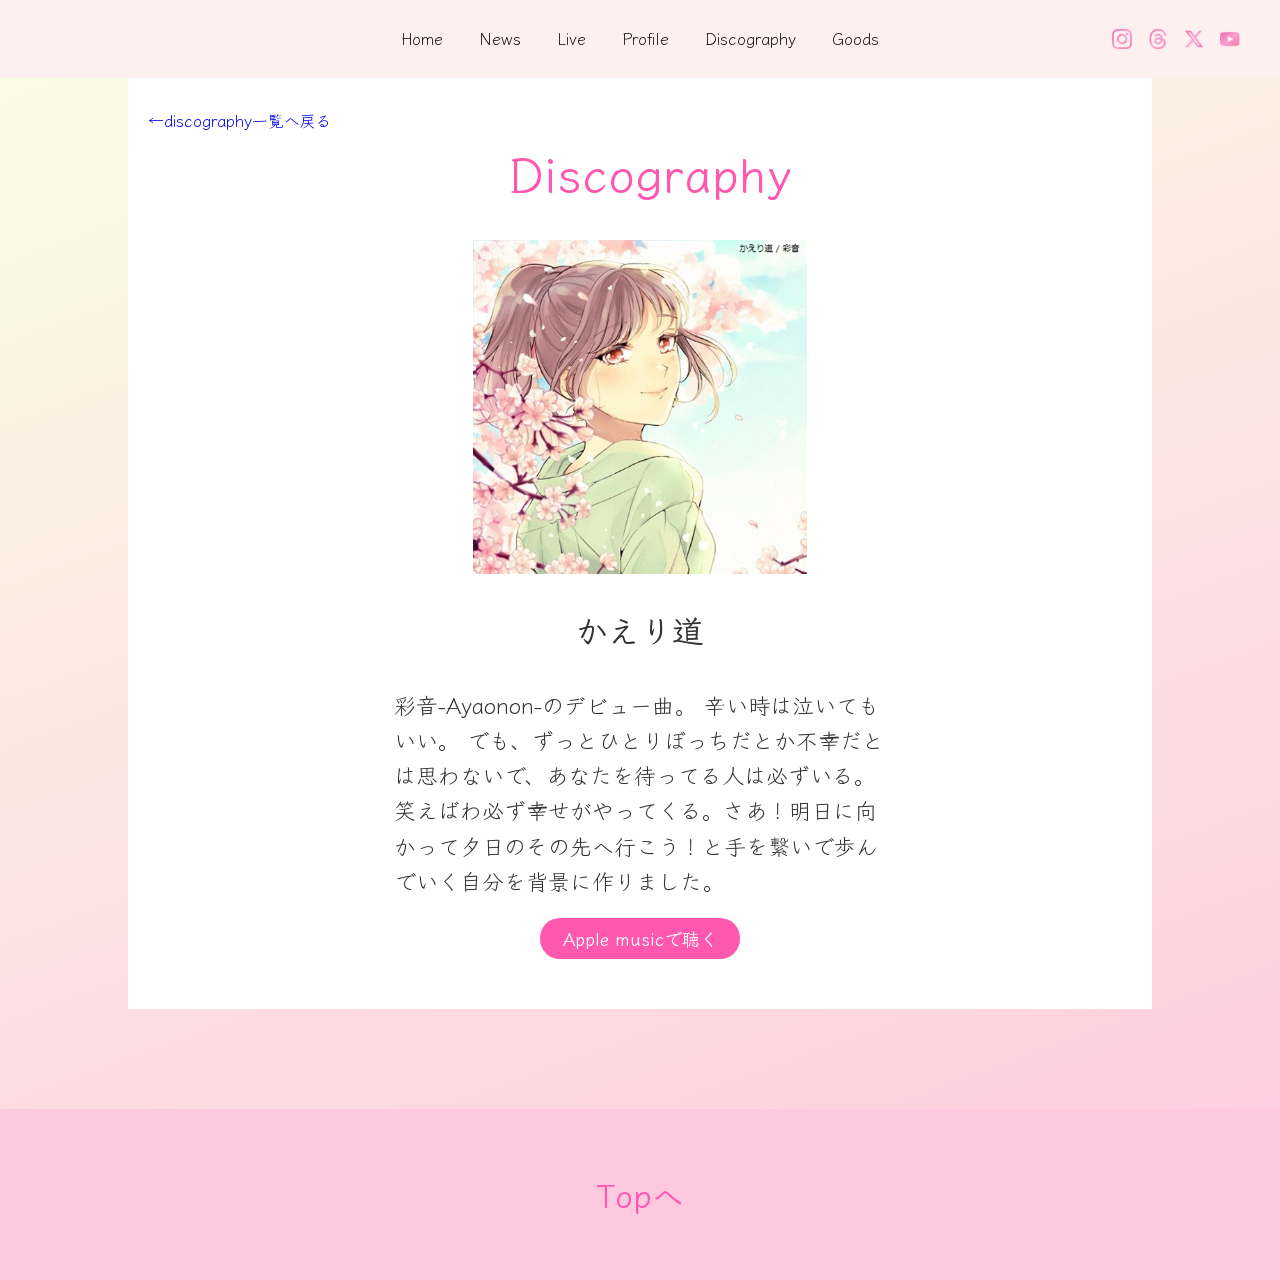
==== discography-kaeri.html @ 17bc955d "Add files via upload" ====
<!DOCTYPE html>
<html lang="ja">

<head>
    <meta charset="UTF-8">
    <meta name="viewport" content="width=device-width, initial-scale=1.0">
    <title>彩音 -Ayaonon- Official Website</title>
    <link rel="stylesheet" href="css/style.css">
    <link rel="stylesheet" href="css/common.css">
    <link rel="stylesheet" href="css/discography.css">
    <link href="https://fonts.googleapis.com/css2?family=Klee+One&display=swap" rel="stylesheet">
</head>

<body id="top">

    <header>

        <nav class="nav">

            <ul class="nav-text">
                <li class="nav-item"><a href="index.html">Home</a></li>
                <li class="nav-item"><a href="index.html#news">News</a></li>
                <li class="nav-item"><a href="#live">Live</a></li>
                <li class="nav-item"><a href="index.html#profile">Profile</a></li>
                <li class="nav-item"><a href="index.html#discography">Discography</a></li>
                <li class="nav-item"><a href="index.html#goods">Goods</a></li>
            </ul>

            <button class="hamburger">
                <span></span>
                <span></span>
                <span></span>
            </button>

            <ul class="nav-sns">

                <li class="nav-sns-item">
                    <a href="https://www.instagram.com/ayaonon1124?igsh=YjRiNXJqM3lva2Ft&utm_source=qr" target="_blank"
                        rel="noopener noreferrer">
                        <img src="image/insta.png" alt="Instagram">
                    </a>
                </li>

                <li class="nav-sns-item">
                    <a href="https://www.threads.com/@ayaonon1124?hl=ja" target="_blank" rel="noopener noreferrer">
                        <img src="image/threds.png" alt="Threads">
                    </a>
                </li>

                <li class="nav-sns-item">
                    <a href="https://x.com/ayaonon1124?s=11" target="_blank" rel="noopener noreferrer">
                        <img src="image/x.png" alt="X">
                    </a>
                </li>

                <!-- <li class="nav-sns-item">
                    <a href="#">
                        <img src="image/facebook.png" alt="Facebook">
                    </a>
                </li> -->

                <li class="nav-sns-item">
                    <a href="https://youtube.com/@irodorineiro?si=Z2nzadgw7RBEqJVM" target="_blank"
                        rel="noopener noreferrer">
                        <img src="image/youtube.png" alt="YouTube">
                    </a>
                </li>
            </ul>
        </nav>

    </header>


    <div class="discography">
        <a href="index.html#discography" class="back-button">←discography一覧へ戻る</a>
        <h2 class="news-title">Discography</h2>
        <img src="image/kaerimichi.jpg" alt="かえり道の楽曲画像">
        <h4 class="news-subtitle">かえり道</h4>

        <p>
            彩音-Ayaonon-のデビュー曲。
            辛い時は泣いてもいい。
            でも、ずっとひとりぼっちだとか不幸だとは思わないで、あなたを待ってる人は必ずいる。笑えばわ必ず幸せがやってくる。さあ！明日に向かって夕日のその先へ行こう！と手を繋いで歩んでいく自分を背景に作りました。
        </p>

        <a href="https://music.apple.com/jp/album/かえり道-single/1656906160 " target="_blank" rel="noopener noreferrer">Apple musicで聴く</a>
    </div>


    <footer>

        <a href="index.html" class="footer-link">
            Topへ
        </a>

    </footer>

    <script src="js/script.js"></script>

</body>

</html>
---- css/style.css ----
.mv {
    position: relative;
    width: 100%;
    height: 820px;
    overflow: hidden;
}

.mv img {
    width: 100%;
    height: 100%;
    object-fit: cover;
    object-position: center;
}

.mv-text {
    position: absolute;
    top: 30%;
    left: 20%;
    z-index: 1;
}

.mv h1 {
    color: rgb(255, 88, 174);
    font-size: 170px;
    font-weight: 400;
    margin-bottom: 20px;
}

.mv p {
    color: rgb(255, 88, 174);
    font-size: 64px;
    line-height: 1.2;
    margin-bottom: 20px;
}

.mv p:last-child {
    font-size: 38px;
    text-shadow: 0 0 8px #fff;
    margin-bottom: 0;
}


/* サブタイトル */
.section-title {
    font-size: 48px;
    color: rgb(255, 88, 174);
    padding: 40px 0;
    padding-left: 60px;
}


.news {
    width: 80%;
    height: 420px;
    margin: 40px auto;
    background: #fff;
    overflow-y: auto;
}

.news-inner {
    width: 100%;
    padding: 40px 60px;
}

.news-container {
    margin-top: 20px;
}

.news-link {
    display: flex;
    align-items: center;
    padding: 18px 10px;
    color: #333;
    transition: background-color .3s;
}

.news-link:hover {
    background: #ffffe5;
}

.news-link:not(:first-child) {
    border-top: 1px solid #ddd;
}

.news-date {
    color: #dc388d;
    font-size: 16px;
    min-width: 120px;
}

.news-title {
    font-size: 26px;
    margin-left: 20px;
    font-weight: 400;
}


.profile {
    width: 80%;
    margin: 40px auto;
    background: #fff;
}

.profile-box {
    padding: 20px 60px 80px;
}

.profile-imgbox {
    display: flex;
    justify-content: center;
    gap: 40px;
    margin-bottom: 40px;
}

.profile-imgbox img {
    max-width: 400px;
}

.profile-box h3 {
    font-size: 48px;
    text-align: center;
    color: rgb(255, 88, 174);
    font-weight: 700;
    margin-bottom: 30px;
}

.profile-box p {
    max-width: 700px;
    margin: 0 auto;
    font-size: 24px;
    line-height: 1.8;
    text-align: center;
}


.discography {
    width: 80%;
    margin: 100px auto;
    background: #fff;
    padding-bottom: 60px;
}

.song-container {
    display: flex;
    gap: 20px;
    padding: 60px;
}


.song-box img {
    width: 100%;
    transition: transform .3s;
}

.song-box img:hover {
    transform: scale(1.1)
}

.song-box h3 {
    margin-top: 36px;
    text-align: center;
    justify-content: center;
    font-size: 32px;
    font-weight: 600;
}

.more-button {
    display: flex;
    justify-content: center;
    align-items: center;
    max-width: 200px;
    height: auto;
    margin: 0 auto;
    background: #e06296;
    color: #fff;
    font-size: 20px;
    line-height: 1.2;
    padding: 8px;
    border-radius: 8px;
}


.goods {
    width: 80%;
    margin: 100px auto;
    background: #fff;
    padding-bottom: 0;
}

.goods img {
    width: 100%;
}



/* スマホ対応 */

@media screen and (max-width: 600px) {



    .mv {
        height: 350px;
    }

    .mv-text {
        top: 25%;
        left: 5%;
    }

    .mv h1 {
        font-size: 48px;
    }

    .mv p {
        font-size: 24px;
    }

    .mv p:last-child {
        font-size: 16px;
    }


    .section-title {
        font-size: 28px;
        text-align: center;
        padding: 30px 0;
    }

    .news {
        width: 95%;
        height: 200px;
    }

    .news-inner {
        max-width: 600px;
        padding: 30px 20px;
    }

    .news-inner .section-title{
        margin: 0;
        padding: 0;
    }
    .news-link {
        display: block;
    }

    .news-date {
        display: block;
        margin-bottom: 8px;
        font-size: 14px;
    }

    .news-title {
        margin-left: 0;
        font-size: 18px;
    }

    .profile {
        width: 95%;
    }

    .profile-box {
        padding: 20px;
    }

    .profile-imgbox {
        flex-direction: column;
        align-items: center;
        gap: 20px;
    }

    .profile-imgbox img {
        max-width: 260px;
    }

    .profile-imgbox img:last-child {
        display: none;
    }

    .profile-box h3 {
        font-size: 28px;
    }

    .profile-box p {
        font-size: 14px;
        line-height: 1.2;
        width: 100%;
    }



    .discography {
        width: 95%;
        margin: 60px auto;
    }

    .song-container {
        flex-direction: column;
        padding: 30px;
    }

    .song-box{
        width: 100%;
    }

    .song-box img{
    display: block;
    max-width: 160px;
    margin: 0 auto
    }

    .song-box h3{
    font-size: 18px;
    margin: 0;
    }

    .song-box h4 {
        font-size: 24px;
        margin: 0 auto;
    }

    .more-button {
        
        max-width: 120px;
        font-size: 12px;
    }


    .goods {
        width: 95%;
        margin: 60px auto;
    }


}
---- css/common.css ----
* {
    margin: 0;
    padding: 0;
    box-sizing: border-box;
}


body {
    background: linear-gradient(-20deg, #fec9df 0%, #faffe5 100%);
    font-family: "Klee One", cursive;
    color: #333;
    line-height: 1.6;
}

img {
    display: block;
    max-width: 100%;
    height: auto;
}

a {
    text-decoration: none;
}

header {
    background: rgb(255, 240, 240);
    padding: 18px 0;
}

.nav {
    width: 100%;
    display: flex;
    justify-content: center;
    align-items: center;
    position: relative;
}

.nav-text {
    display: flex;
    list-style: none;
}

.nav-item {
    margin: 0 18px;
}

.nav-item a {
    display: block;
    color: #141414;
    padding: 8px 0;
    transition: color .3s;
}

.nav-item a:hover {
    color: #ff9b9b;
}



.hamburger {
    display: none;
    width: 40px;
    height: 40px;
    border: none;
    background: none;
    cursor: pointer;
}

.hamburger span {
    display: block;
    width: 30px;
    height: 3px;
    margin: 6px auto;
    background: #f47ead;
}



.nav-sns {
    position: absolute;
    right: 40px;
    display: flex;
    align-items: center;
    gap: 16px;
    list-style: none;
}

.nav-sns-item img {
    width: 20px;
}

.nav-sns-item img:hover {
    opacity: .6;
}

footer {
    margin-top: 100px;
    padding: 60px 0;
    background: #fec9df;
    display: flex;
    justify-content: center;
}

.footer-link {
    color: rgb(255, 88, 174);
    font-size: 32px;
    font-weight: 700;
    transition: .3s;
}

.footer-link:hover {
    color: #fff;
}


/* スマホ対応 */

@media screen and (max-width: 600px) {


    .hamburger {
        display: block;
    }

    .nav {
        justify-content: space-between;
        padding: 0 20px;
    }

    .nav-text {
        display: none;
    }

    .nav-text.open {
        display: flex;
        flex-direction: column;
        position: absolute;
        top: 70px;
        left: 0;
        width: 100%;
        background: rgb(255, 240, 240);
        z-index: 10;
    }

    .nav-item {
        margin: 0;
    }

    .nav-item a {
        padding: 16px;
        text-align: center;
    }


    .nav-sns {
        display: none;
    }



    footer {
        margin-top: 20px;
        padding: 20px 0;
    }

    .footer-link {
        font-size: 20px;
    }

}
---- css/discography.css ----
.discography {
    width: 80%;
    height: auto;
    background-color: #ffff;
    margin: 0 auto;
    padding: 30px 20px;
}

.news-title {
    font-size: 48px;
    font-weight: 600;
    color: rgb(255, 88, 174);
    text-align: center;
}

.discography img {
    padding: 30px;
    width: 40%;
    height: auto;
    display: flex;
    margin: 0 auto;
}

.discography h4 {
    font-size: 32px;
    text-align: center;
}


.discography p {
    font-size: 22px;
    width: 50%;
    margin: 0 auto;
    text-align: start;
    padding-top: 32px;
    padding-bottom: 20px;
}


.discography a:last-child {
    width: 200px;
    display: flex;
    justify-content: center;
    align-items: center;
    margin: 0 auto 20px;
    padding: 6px 12px;
    background: rgb(255, 88, 174);
    border-radius: 20px;
    font-size: 18px;
    font-weight: 600;
    text-decoration: none;
    color: #fff;
}

.discography a:last-child:hover{
    color: #000
}
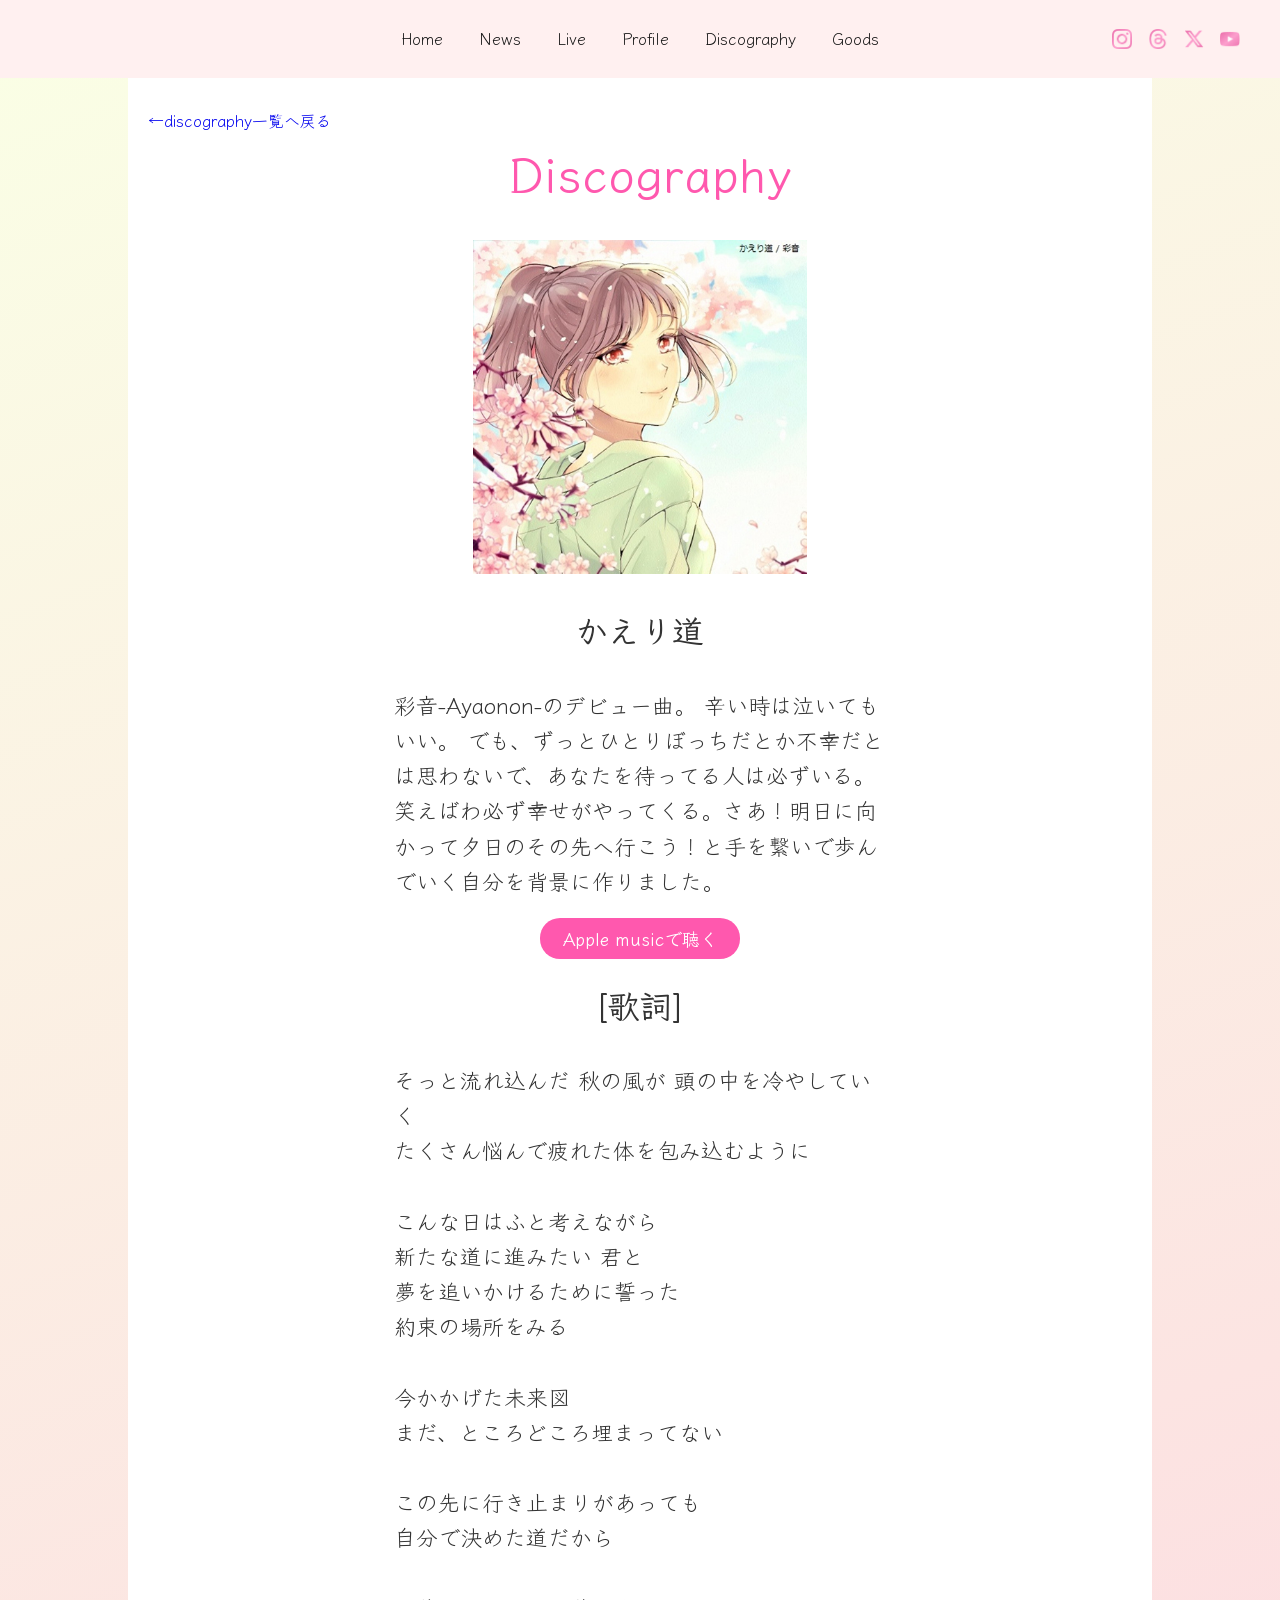
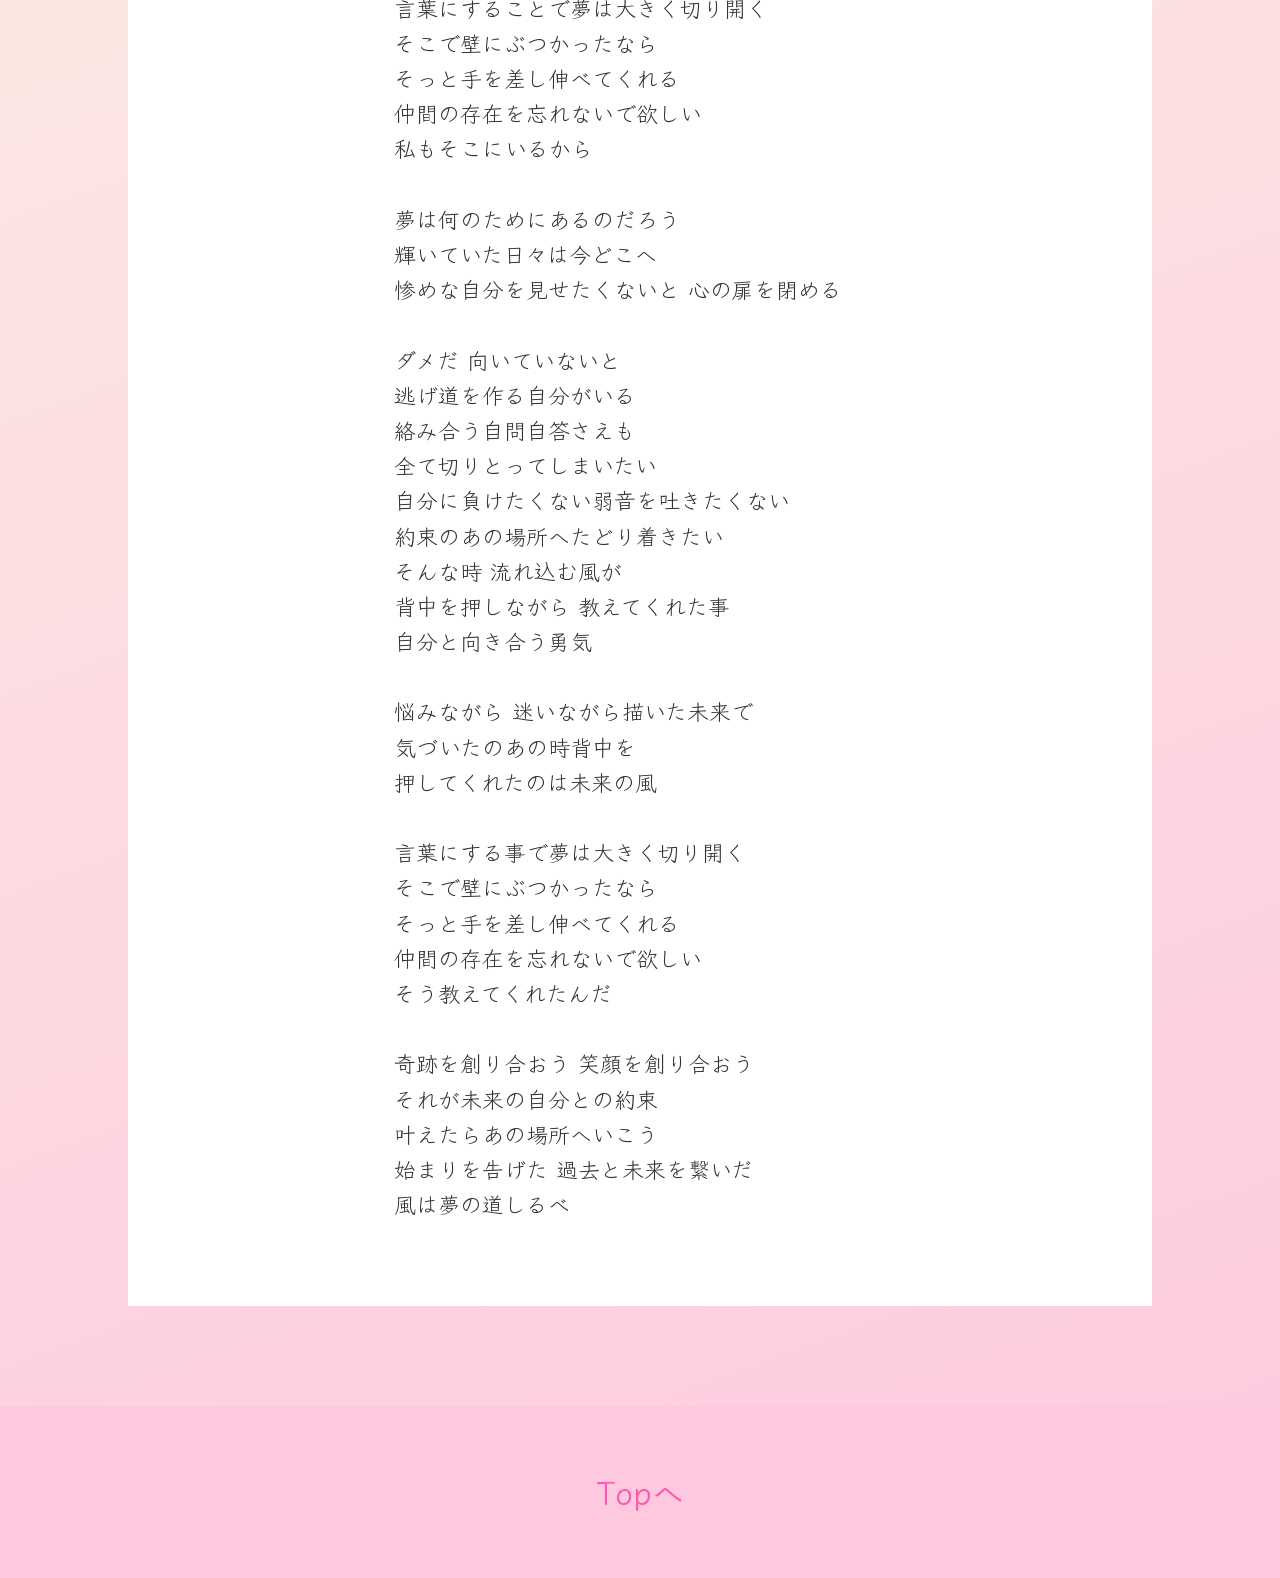
==== commit 83fd4e06: "Add files via upload" ====
--- a/discography-kaeri.html
+++ b/discography-kaeri.html
@@ -82,14 +82,86 @@
             辛い時は泣いてもいい。
             でも、ずっとひとりぼっちだとか不幸だとは思わないで、あなたを待ってる人は必ずいる。笑えばわ必ず幸せがやってくる。さあ！明日に向かって夕日のその先へ行こう！と手を繋いで歩んでいく自分を背景に作りました。
         </p>
+        <div class="button">
+            <a href="https://music.apple.com/jp/album/かえり道-single/1656906160 " target="_blank"
+                rel="noopener noreferrer">Apple musicで聴く</a>
 
-        <a href="https://music.apple.com/jp/album/かえり道-single/1656906160 " target="_blank" rel="noopener noreferrer">Apple musicで聴く</a>
+        </div>
+
+        <div class="lyric">
+            <h4 class="lyric-title">[歌詞]</h4>
+         <p>  そっと流れ込んだ 秋の風が 頭の中を冷やしていく<br>
+            たくさん悩んで疲れた体を包み込むように<br><br>
+
+            こんな日はふと考えながら<br>
+            新たな道に進みたい 君と<br>
+            夢を追いかけるために誓った<br>
+            約束の場所をみる<br><br>
+
+
+
+            今かかげた未来図<br>
+            まだ、ところどころ埋まってない<br><br>
+
+
+            この先に行き止まりがあっても<br>
+            自分で決めた道だから<br><br>
+
+
+            言葉にすることで夢は大きく切り開く<br>
+            そこで壁にぶつかったなら<br>
+            そっと手を差し伸べてくれる<br>
+            仲間の存在を忘れないで欲しい<br>
+            私もそこにいるから<br><br>
+
+
+            夢は何のためにあるのだろう<br>
+            輝いていた日々は今どこへ<br>
+            惨めな自分を見せたくないと 心の扉を閉める<br><br>
+
+            ダメだ 向いていないと<br>
+            逃げ道を作る自分がいる<br>
+
+
+            絡み合う自問自答さえも<br>
+            全て切りとってしまいたい<br>
+
+
+
+            自分に負けたくない弱音を吐きたくない<br>
+            約束のあの場所へたどり着きたい<br>
+            そんな時 流れ込む風が<br>
+            背中を押しながら 教えてくれた事<br>
+            自分と向き合う勇気<br><br>
+
+
+
+            悩みながら 迷いながら描いた未来で<br>
+            気づいたのあの時背中を<br>
+            押してくれたのは未来の風<br><br>
+
+            言葉にする事で夢は大きく切り開く<br>
+            そこで壁にぶつかったなら<br>
+            そっと手を差し伸べてくれる<br>
+            仲間の存在を忘れないで欲しい<br>
+            そう教えてくれたんだ<br><br>
+
+
+
+            奇跡を創り合おう 笑顔を創り合おう<br>
+            それが未来の自分との約束<br>
+            叶えたらあの場所へいこう<br>
+            始まりを告げた 過去と未来を繋いだ<br>
+            風は夢の道しるべ<br><br>
+            </p>
+
+        </div>
     </div>
 
 
     <footer>
 
-        <a href="index.html" class="footer-link">
+        <a href="discography-kaeri.html" class="footer-link">
             Topへ
         </a>
 
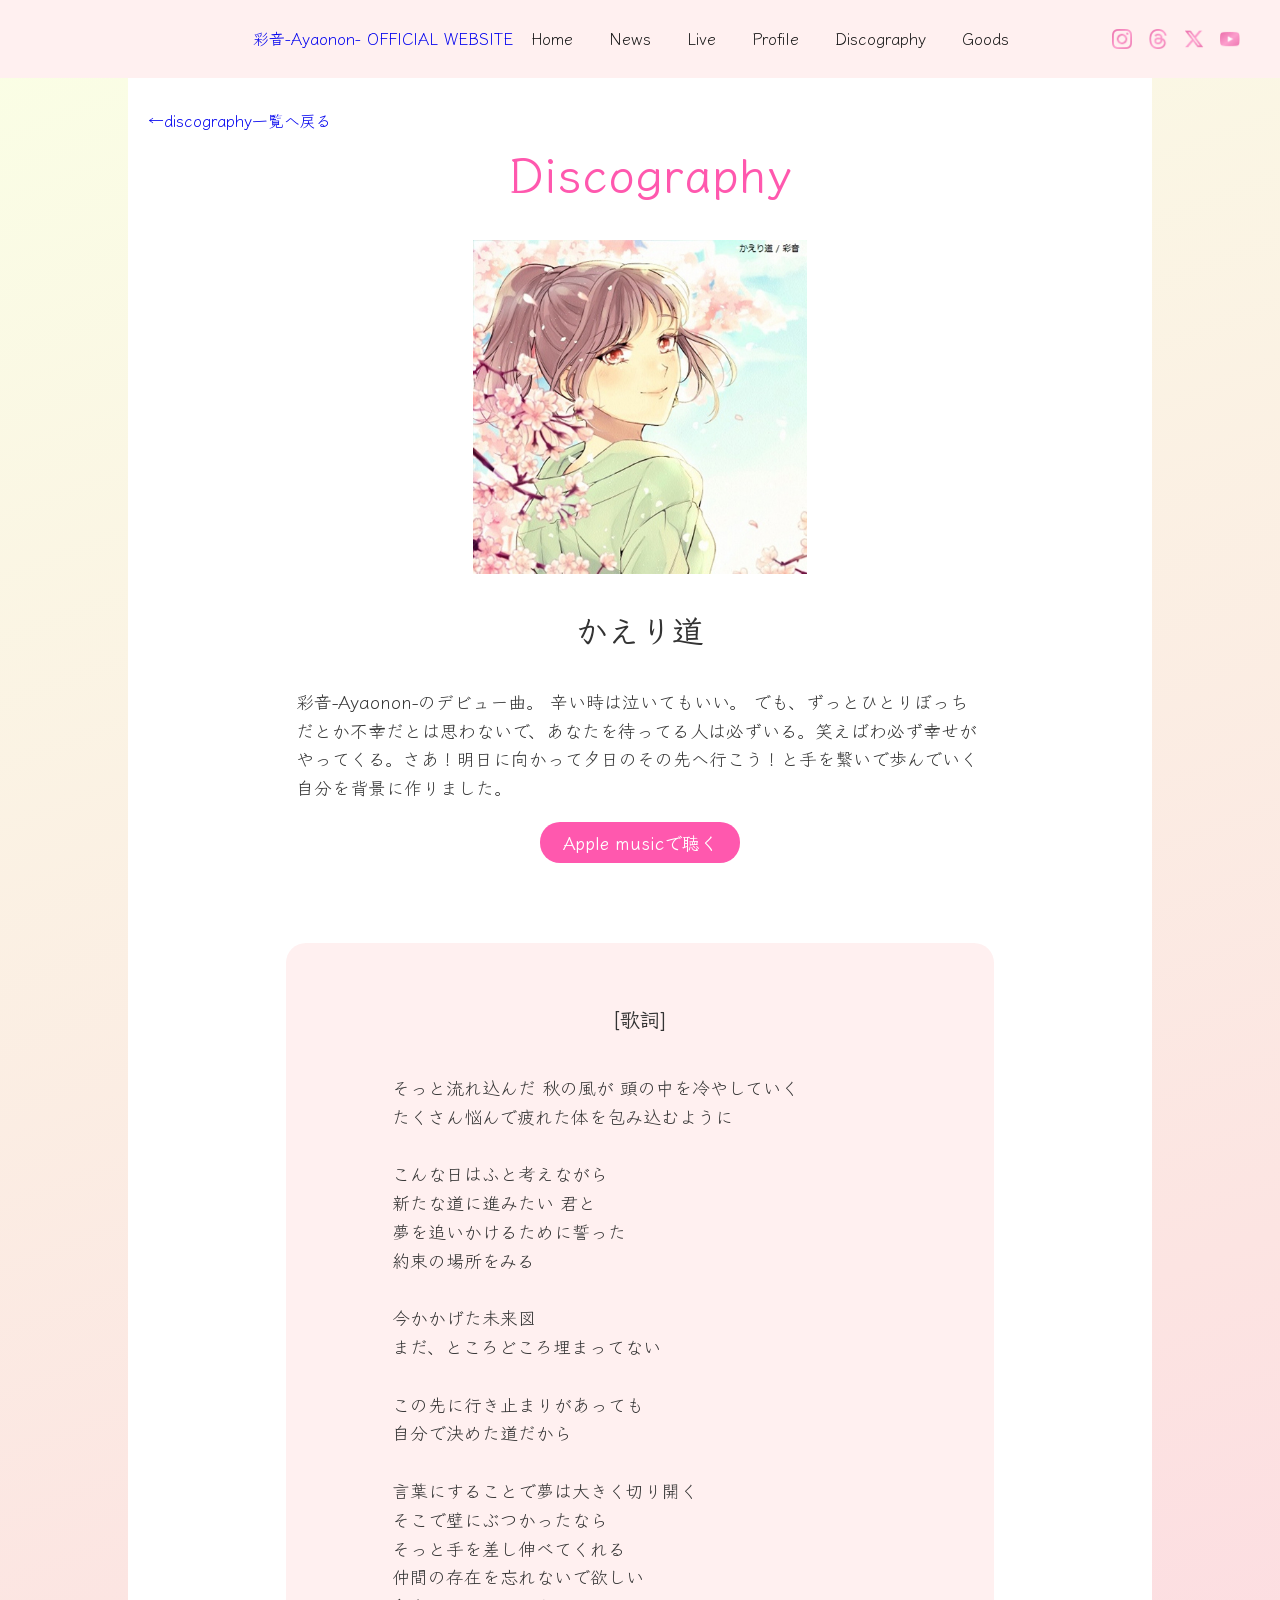
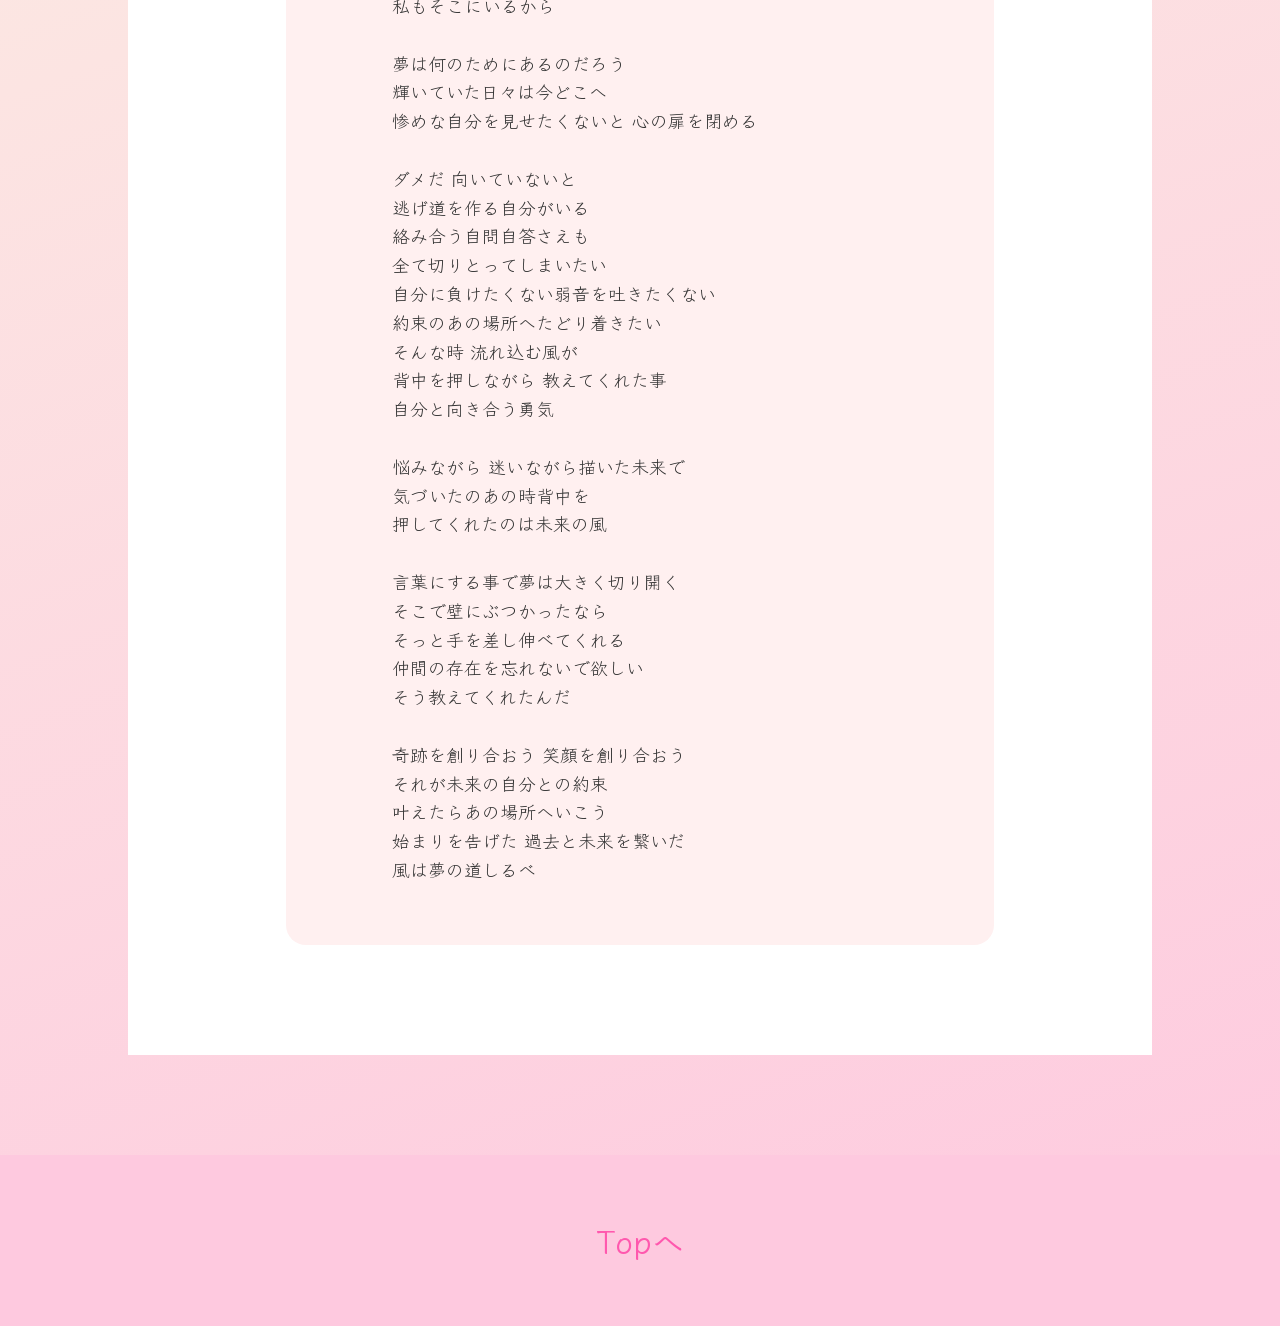
==== commit 768cd52a: "Add files via upload" ====
--- a/discography-kaeri.html
+++ b/discography-kaeri.html
@@ -16,7 +16,11 @@
     <header>
 
         <nav class="nav">
-
+            <div class="text-logo">
+                <a href="index.html">
+                    <p>彩音-Ayaonon- OFFICIAL WEBSITE</p>
+                </a>
+            </div>
             <ul class="nav-text">
                 <li class="nav-item"><a href="index.html">Home</a></li>
                 <li class="nav-item"><a href="index.html#news">News</a></li>
@@ -90,69 +94,69 @@
 
         <div class="lyric">
             <h4 class="lyric-title">[歌詞]</h4>
-         <p>  そっと流れ込んだ 秋の風が 頭の中を冷やしていく<br>
-            たくさん悩んで疲れた体を包み込むように<br><br>
+            <p> そっと流れ込んだ 秋の風が 頭の中を冷やしていく<br>
+                たくさん悩んで疲れた体を包み込むように<br><br>
 
-            こんな日はふと考えながら<br>
-            新たな道に進みたい 君と<br>
-            夢を追いかけるために誓った<br>
-            約束の場所をみる<br><br>
+                こんな日はふと考えながら<br>
+                新たな道に進みたい 君と<br>
+                夢を追いかけるために誓った<br>
+                約束の場所をみる<br><br>
 
 
 
-            今かかげた未来図<br>
-            まだ、ところどころ埋まってない<br><br>
+                今かかげた未来図<br>
+                まだ、ところどころ埋まってない<br><br>
 
 
-            この先に行き止まりがあっても<br>
-            自分で決めた道だから<br><br>
+                この先に行き止まりがあっても<br>
+                自分で決めた道だから<br><br>
 
 
-            言葉にすることで夢は大きく切り開く<br>
-            そこで壁にぶつかったなら<br>
-            そっと手を差し伸べてくれる<br>
-            仲間の存在を忘れないで欲しい<br>
-            私もそこにいるから<br><br>
+                言葉にすることで夢は大きく切り開く<br>
+                そこで壁にぶつかったなら<br>
+                そっと手を差し伸べてくれる<br>
+                仲間の存在を忘れないで欲しい<br>
+                私もそこにいるから<br><br>
 
 
-            夢は何のためにあるのだろう<br>
-            輝いていた日々は今どこへ<br>
-            惨めな自分を見せたくないと 心の扉を閉める<br><br>
+                夢は何のためにあるのだろう<br>
+                輝いていた日々は今どこへ<br>
+                惨めな自分を見せたくないと 心の扉を閉める<br><br>
 
-            ダメだ 向いていないと<br>
-            逃げ道を作る自分がいる<br>
+                ダメだ 向いていないと<br>
+                逃げ道を作る自分がいる<br>
 
 
-            絡み合う自問自答さえも<br>
-            全て切りとってしまいたい<br>
+                絡み合う自問自答さえも<br>
+                全て切りとってしまいたい<br>
 
 
 
-            自分に負けたくない弱音を吐きたくない<br>
-            約束のあの場所へたどり着きたい<br>
-            そんな時 流れ込む風が<br>
-            背中を押しながら 教えてくれた事<br>
-            自分と向き合う勇気<br><br>
+                自分に負けたくない弱音を吐きたくない<br>
+                約束のあの場所へたどり着きたい<br>
+                そんな時 流れ込む風が<br>
+                背中を押しながら 教えてくれた事<br>
+                自分と向き合う勇気<br><br>
 
 
 
-            悩みながら 迷いながら描いた未来で<br>
-            気づいたのあの時背中を<br>
-            押してくれたのは未来の風<br><br>
+                悩みながら 迷いながら描いた未来で<br>
+                気づいたのあの時背中を<br>
+                押してくれたのは未来の風<br><br>
 
-            言葉にする事で夢は大きく切り開く<br>
-            そこで壁にぶつかったなら<br>
-            そっと手を差し伸べてくれる<br>
-            仲間の存在を忘れないで欲しい<br>
-            そう教えてくれたんだ<br><br>
+                言葉にする事で夢は大きく切り開く<br>
+                そこで壁にぶつかったなら<br>
+                そっと手を差し伸べてくれる<br>
+                仲間の存在を忘れないで欲しい<br>
+                そう教えてくれたんだ<br><br>
 
 
 
-            奇跡を創り合おう 笑顔を創り合おう<br>
-            それが未来の自分との約束<br>
-            叶えたらあの場所へいこう<br>
-            始まりを告げた 過去と未来を繋いだ<br>
-            風は夢の道しるべ<br><br>
+                奇跡を創り合おう 笑顔を創り合おう<br>
+                それが未来の自分との約束<br>
+                叶えたらあの場所へいこう<br>
+                始まりを告げた 過去と未来を繋いだ<br>
+                風は夢の道しるべ<br><br>
             </p>
 
         </div>
--- a/css/discography.css
+++ b/css/discography.css
@@ -28,8 +28,8 @@
 
 
 .discography p {
-    font-size: 22px;
-    width: 50%;
+    font-size: 18px;
+    width: 70%;
     margin: 0 auto;
     text-align: start;
     padding-top: 32px;
@@ -52,6 +52,85 @@
     color: #fff;
 }
 
-.discography a:last-child:hover{
+.discography a:last-child:hover {
     color: #000
+}
+
+.discography .lyric{
+    width: 72%;
+    margin: 80px auto;
+    background: rgb(255, 240, 240);
+    border-radius: 20px;
+}
+
+.discography .lyric h4{
+    padding: 60px 0 6px;
+    font-size: 20px;
+}
+
+
+.discography .lyric p{
+    font-size: 18px;
+    text-align: start;
+    padding-bottom: 32px;
+}
+
+
+@media screen and (max-width: 600px) {
+    .discography {
+        width: 90%;
+    }
+    .discography .back-button {
+        font-size: 12px;
+    }
+
+    .discography h2 {
+        font-size: 18px;
+    }
+
+    .discography img{
+        width: 420px;
+        margin: 16px auto;
+        padding: 0;
+    }
+
+    .discography .news-subtitle{
+        font-size: 20px;
+    }
+
+    .discography p{
+        width: 100%;
+        font-size: 12px;
+        padding: 16px 0;
+    }
+
+ .discography a:last-child {
+    width: 120px;
+    font-size: 10px;
+ }
+
+.discography .lyric{
+    width: 100%;
+    padding: 6px 12px;
+    margin: 0 auto;
+}
+
+.discography .lyric h4{
+    font-size: 16px;
+    margin: 0;
+    padding: 8px 0;
+}
+
+.discography .lyric p{
+    font-size: 12px;
+    margin: 0 auto;
+    padding: 8px ;
+}
+
+
+ footer .footer-link{
+font-size: 16px;
+ }
+
+
 }
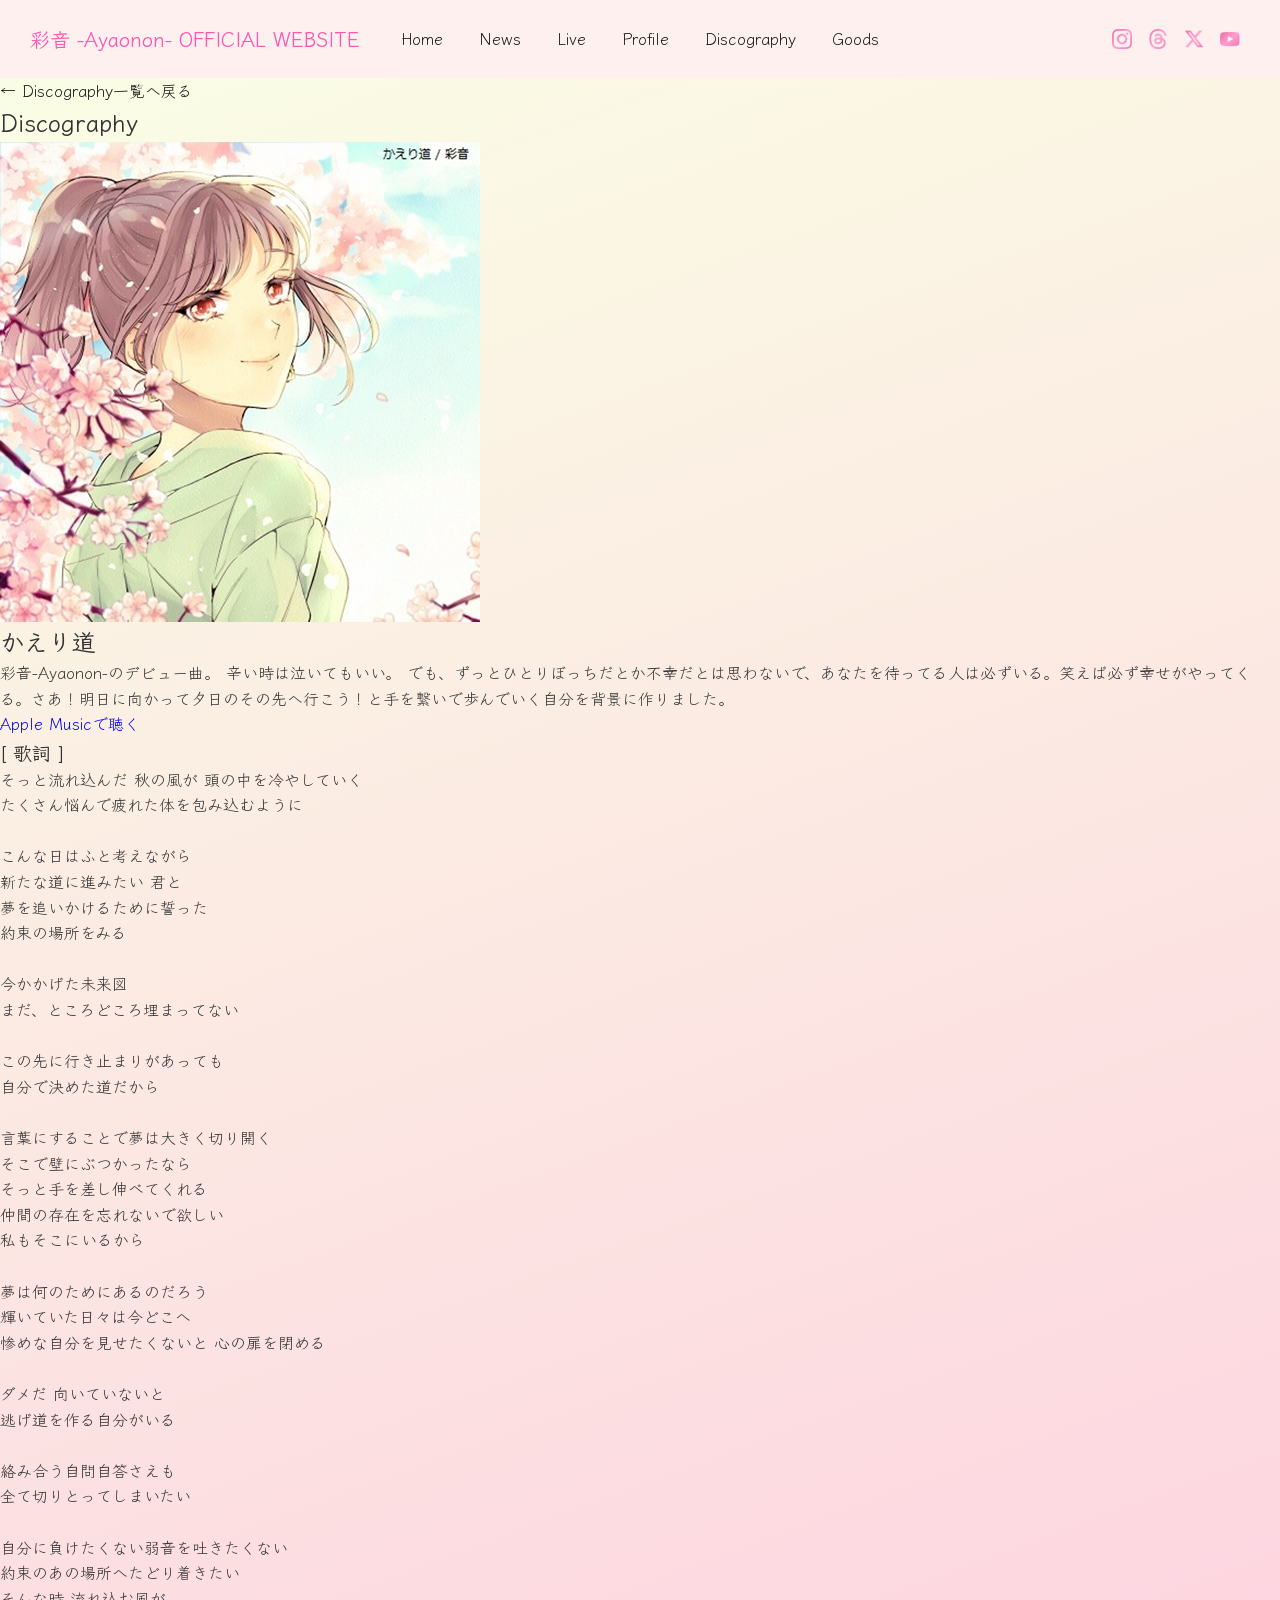
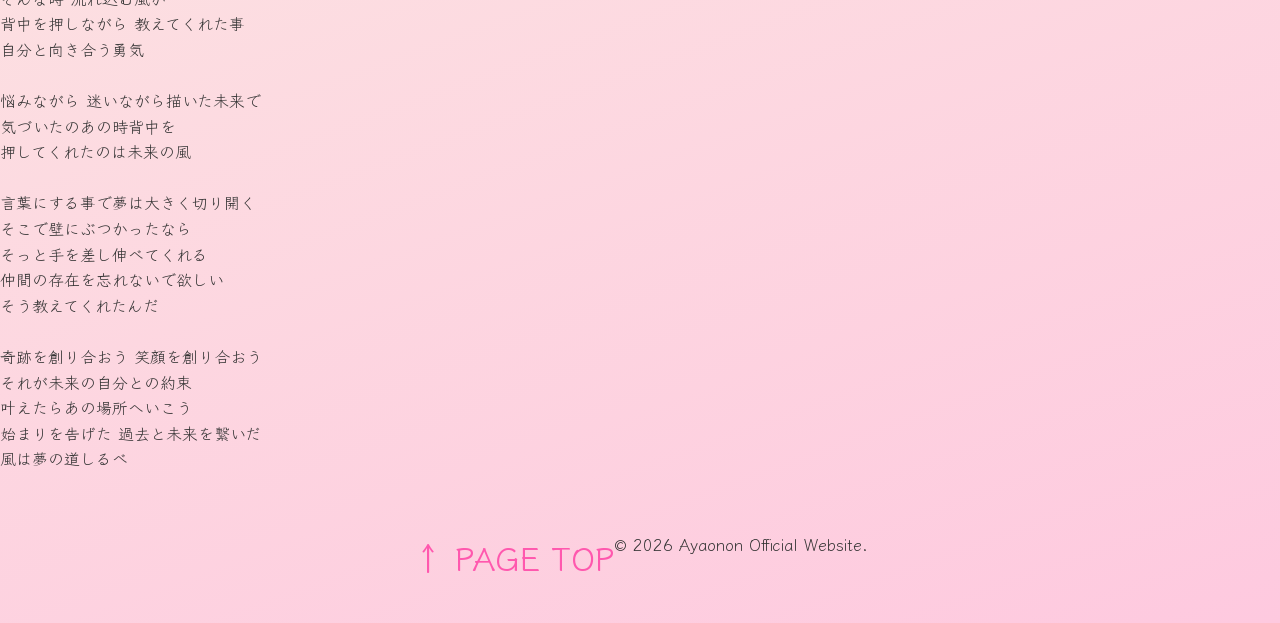
==== commit cd0bc082: "Add files via upload" ====
--- a/discography-kaeri.html
+++ b/discography-kaeri.html
@@ -4,171 +4,158 @@
 <head>
     <meta charset="UTF-8">
     <meta name="viewport" content="width=device-width, initial-scale=1.0">
-    <title>彩音 -Ayaonon- Official Website</title>
-    <link rel="stylesheet" href="css/style.css">
+    <title>かえり道 | Discography - 彩音 -Ayaonon- Official Website</title>
+
+    <link rel="preconnect" href="https://fonts.googleapis.com">
+    <link rel="preconnect" href="https://fonts.gstatic.com" crossorigin>
+    <link href="https://fonts.googleapis.com/css2?family=Cormorant+Garamond:ital,wght@0,500;0,600;1,500&family=Klee+One:wght@400;600&family=Quicksand:wght@400;500;600&family=Zen+Kaku+Gothic+New:wght@400;500;700&display=swap" rel="stylesheet">
+
     <link rel="stylesheet" href="css/common.css">
     <link rel="stylesheet" href="css/discography.css">
-    <link href="https://fonts.googleapis.com/css2?family=Klee+One&display=swap" rel="stylesheet">
 </head>
 
 <body id="top">
 
     <header>
-
         <nav class="nav">
             <div class="text-logo">
                 <a href="index.html">
-                    <p>彩音-Ayaonon- OFFICIAL WEBSITE</p>
+                    <span class="logo-main">彩音 -Ayaonon-</span>
+                    <span class="logo-sub">OFFICIAL WEBSITE</span>
                 </a>
             </div>
+
             <ul class="nav-text">
                 <li class="nav-item"><a href="index.html">Home</a></li>
                 <li class="nav-item"><a href="index.html#news">News</a></li>
-                <li class="nav-item"><a href="#live">Live</a></li>
+                <li class="nav-item"><a href="index.html#live">Live</a></li>
                 <li class="nav-item"><a href="index.html#profile">Profile</a></li>
                 <li class="nav-item"><a href="index.html#discography">Discography</a></li>
                 <li class="nav-item"><a href="index.html#goods">Goods</a></li>
             </ul>
 
-            <button class="hamburger">
+            <button class="hamburger" aria-label="メニューを開く">
                 <span></span>
                 <span></span>
                 <span></span>
             </button>
 
             <ul class="nav-sns">
-
                 <li class="nav-sns-item">
-                    <a href="https://www.instagram.com/ayaonon1124?igsh=YjRiNXJqM3lva2Ft&utm_source=qr" target="_blank"
-                        rel="noopener noreferrer">
+                    <a href="https://www.instagram.com/ayaonon1124?igsh=YjRiNXJqM3lva2Ft&utm_source=qr" target="_blank" rel="noopener noreferrer">
                         <img src="image/insta.png" alt="Instagram">
                     </a>
                 </li>
-
                 <li class="nav-sns-item">
                     <a href="https://www.threads.com/@ayaonon1124?hl=ja" target="_blank" rel="noopener noreferrer">
                         <img src="image/threds.png" alt="Threads">
                     </a>
                 </li>
-
                 <li class="nav-sns-item">
                     <a href="https://x.com/ayaonon1124?s=11" target="_blank" rel="noopener noreferrer">
                         <img src="image/x.png" alt="X">
                     </a>
                 </li>
-
-                <!-- <li class="nav-sns-item">
-                    <a href="#">
-                        <img src="image/facebook.png" alt="Facebook">
-                    </a>
-                </li> -->
-
                 <li class="nav-sns-item">
-                    <a href="https://youtube.com/@irodorineiro?si=Z2nzadgw7RBEqJVM" target="_blank"
-                        rel="noopener noreferrer">
+                    <a href="https://youtube.com/@irodorineiro?si=Z2nzadgw7RBEqJVM" target="_blank" rel="noopener noreferrer">
                         <img src="image/youtube.png" alt="YouTube">
                     </a>
                 </li>
             </ul>
         </nav>
-
     </header>
 
+    <main>
+        <article class="disco-card">
+            <a href="index.html#discography" class="back-button">← Discography一覧へ戻る</a>
 
-    <div class="discography">
-        <a href="index.html#discography" class="back-button">←discography一覧へ戻る</a>
-        <h2 class="news-title">Discography</h2>
-        <img src="image/kaerimichi.jpg" alt="かえり道の楽曲画像">
-        <h4 class="news-subtitle">かえり道</h4>
+            <div class="disco-header">
+                <h1 class="disco-category">Discography</h1>
+            </div>
 
-        <p>
-            彩音-Ayaonon-のデビュー曲。
-            辛い時は泣いてもいい。
-            でも、ずっとひとりぼっちだとか不幸だとは思わないで、あなたを待ってる人は必ずいる。笑えばわ必ず幸せがやってくる。さあ！明日に向かって夕日のその先へ行こう！と手を繋いで歩んでいく自分を背景に作りました。
-        </p>
-        <div class="button">
-            <a href="https://music.apple.com/jp/album/かえり道-single/1656906160 " target="_blank"
-                rel="noopener noreferrer">Apple musicで聴く</a>
+            <div class="disco-jacket">
+                <img src="image/kaerimichi.jpg" alt="かえり道の楽曲画像">
+            </div>
 
-        </div>
+            <h2 class="disco-song-title">かえり道</h2>
 
-        <div class="lyric">
-            <h4 class="lyric-title">[歌詞]</h4>
-            <p> そっと流れ込んだ 秋の風が 頭の中を冷やしていく<br>
-                たくさん悩んで疲れた体を包み込むように<br><br>
-
-                こんな日はふと考えながら<br>
-                新たな道に進みたい 君と<br>
-                夢を追いかけるために誓った<br>
-                約束の場所をみる<br><br>
-
-
-
-                今かかげた未来図<br>
-                まだ、ところどころ埋まってない<br><br>
-
-
-                この先に行き止まりがあっても<br>
-                自分で決めた道だから<br><br>
-
-
-                言葉にすることで夢は大きく切り開く<br>
-                そこで壁にぶつかったなら<br>
-                そっと手を差し伸べてくれる<br>
-                仲間の存在を忘れないで欲しい<br>
-                私もそこにいるから<br><br>
-
-
-                夢は何のためにあるのだろう<br>
-                輝いていた日々は今どこへ<br>
-                惨めな自分を見せたくないと 心の扉を閉める<br><br>
-
-                ダメだ 向いていないと<br>
-                逃げ道を作る自分がいる<br>
-
-
-                絡み合う自問自答さえも<br>
-                全て切りとってしまいたい<br>
-
-
-
-                自分に負けたくない弱音を吐きたくない<br>
-                約束のあの場所へたどり着きたい<br>
-                そんな時 流れ込む風が<br>
-                背中を押しながら 教えてくれた事<br>
-                自分と向き合う勇気<br><br>
-
-
-
-                悩みながら 迷いながら描いた未来で<br>
-                気づいたのあの時背中を<br>
-                押してくれたのは未来の風<br><br>
-
-                言葉にする事で夢は大きく切り開く<br>
-                そこで壁にぶつかったなら<br>
-                そっと手を差し伸べてくれる<br>
-                仲間の存在を忘れないで欲しい<br>
-                そう教えてくれたんだ<br><br>
-
-
-
-                奇跡を創り合おう 笑顔を創り合おう<br>
-                それが未来の自分との約束<br>
-                叶えたらあの場所へいこう<br>
-                始まりを告げた 過去と未来を繋いだ<br>
-                風は夢の道しるべ<br><br>
+            <p class="disco-comment">
+                彩音-Ayaonon-のデビュー曲。
+                辛い時は泣いてもいい。
+                でも、ずっとひとりぼっちだとか不幸だとは思わないで、あなたを待ってる人は必ずいる。笑えば必ず幸せがやってくる。さあ！明日に向かって夕日のその先へ行こう！と手を繋いで歩んでいく自分を背景に作りました。
             </p>
 
-        </div>
-    </div>
+            <div class="stream-btn-wrap">
+                <a href="https://music.apple.com/jp/album/かえり道-single/1656906160" target="_blank" rel="noopener noreferrer" class="stream-button">
+                    Apple Musicで聴く
+                </a>
+            </div>
 
+            <section class="lyric-box" aria-label="歌詞">
+                <h3 class="lyric-title">[ 歌詞 ]</h3>
+                <p class="lyric-text">
+                    そっと流れ込んだ 秋の風が 頭の中を冷やしていく<br>
+                    たくさん悩んで疲れた体を包み込むように<br><br>
+
+                    こんな日はふと考えながら<br>
+                    新たな道に進みたい 君と<br>
+                    夢を追いかけるために誓った<br>
+                    約束の場所をみる<br><br>
+
+                    今かかげた未来図<br>
+                    まだ、ところどころ埋まってない<br><br>
+
+                    この先に行き止まりがあっても<br>
+                    自分で決めた道だから<br><br>
+
+                    言葉にすることで夢は大きく切り開く<br>
+                    そこで壁にぶつかったなら<br>
+                    そっと手を差し伸べてくれる<br>
+                    仲間の存在を忘れないで欲しい<br>
+                    私もそこにいるから<br><br>
+
+                    夢は何のためにあるのだろう<br>
+                    輝いていた日々は今どこへ<br>
+                    惨めな自分を見せたくないと 心の扉を閉める<br><br>
+
+                    ダメだ 向いていないと<br>
+                    逃げ道を作る自分がいる<br><br>
+
+                    絡み合う自問自答さえも<br>
+                    全て切りとってしまいたい<br><br>
+
+                    自分に負けたくない弱音を吐きたくない<br>
+                    約束のあの場所へたどり着きたい<br>
+                    そんな時 流れ込む風が<br>
+                    背中を押しながら 教えてくれた事<br>
+                    自分と向き合う勇気<br><br>
+
+                    悩みながら 迷いながら描いた未来で<br>
+                    気づいたのあの時背中を<br>
+                    押してくれたのは未来の風<br><br>
+
+                    言葉にする事で夢は大きく切り開く<br>
+                    そこで壁にぶつかったなら<br>
+                    そっと手を差し伸べてくれる<br>
+                    仲間の存在を忘れないで欲しい<br>
+                    そう教えてくれたんだ<br><br>
+
+                    奇跡を創り合おう 笑顔を創り合おう<br>
+                    それが未来の自分との約束<br>
+                    叶えたらあの場所へいこう<br>
+                    始まりを告げた 過去と未来を繋いだ<br>
+                    風は夢の道しるべ
+                </p>
+            </section>
+        </article>
+    </main>
 
     <footer>
-
-        <a href="discography-kaeri.html" class="footer-link">
-            Topへ
+        <a href="#top" class="footer-link">
+            <span class="arrow-up">↑</span>
+            <span>PAGE TOP</span>
         </a>
-
+        <p class="copyright">&copy; 2026 Ayaonon Official Website.</p>
     </footer>
 
     <script src="js/script.js"></script>
--- a/css/common.css
+++ b/css/common.css
@@ -1,4 +1,3 @@
-
 * {
     margin: 0;
     padding: 0;
@@ -8,7 +7,7 @@
 
 body {
     background: linear-gradient(-20deg, #fec9df 0%, #faffe5 100%);
-    font-family: "Klee One", cursive;
+    font-family: "Klee One", cursive, sans-serif;
     color: #333;
     line-height: 1.6;
 }
@@ -36,6 +35,25 @@
     position: relative;
 }
 
+.text-logo {
+    position: absolute;
+    left: 30px;
+    font-size: 20px;
+    font-weight: 600;
+    text-align: left;
+}
+
+
+.text-logo a {
+    text-decoration: none;
+    color: rgb(255, 88, 174);
+    transition: color .3s;
+}
+
+.text-logo a:hover {
+    color: #ff9b9b;
+}
+
 .nav-text {
     display: flex;
     list-style: none;
@@ -55,7 +73,6 @@
 .nav-item a:hover {
     color: #ff9b9b;
 }
-
 
 
 .hamburger {
@@ -95,9 +112,8 @@
 }
 
 footer {
-    margin-top: 100px;
-    padding: 60px 0;
-    background: #fec9df;
+    margin-top: 20px;
+    padding: 40px 0;
     display: flex;
     justify-content: center;
 }
@@ -115,12 +131,18 @@
 
 
 /* スマホ対応 */
-
 @media screen and (max-width: 600px) {
-
 
     .hamburger {
         display: block;
+    }
+
+    .text-logo {
+        position: absolute;
+        left: 80px;
+        font-size: 12px;
+        font-weight: 600;
+        text-align: center;
     }
 
     .nav {
@@ -136,7 +158,7 @@
         display: flex;
         flex-direction: column;
         position: absolute;
-        top: 70px;
+        top: 40px;
         left: 0;
         width: 100%;
         background: rgb(255, 240, 240);
@@ -152,12 +174,9 @@
         text-align: center;
     }
 
-
     .nav-sns {
         display: none;
     }
-
-
 
     footer {
         margin-top: 20px;
@@ -167,5 +186,4 @@
     .footer-link {
         font-size: 20px;
     }
-
 }
--- a/css/discography.css
+++ b/css/discography.css
@@ -4,6 +4,11 @@
     background-color: #ffff;
     margin: 0 auto;
     padding: 30px 20px;
+}
+
+.back-button {
+    text-decoration: none;
+     color: #151515;
 }
 
 .news-title {
